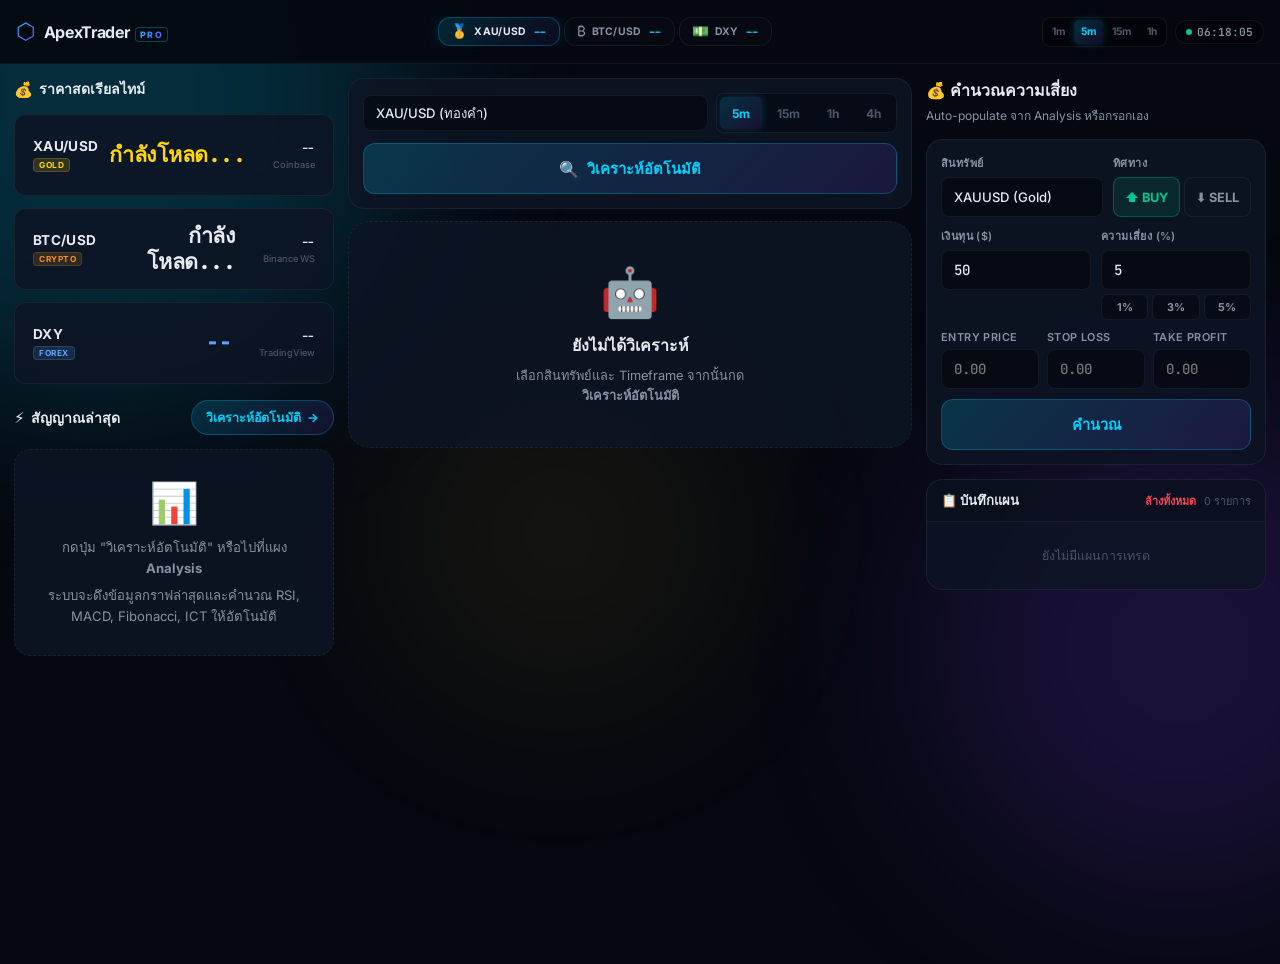
==== index.html @ 5dae93df "Initial commit of ApexTrader Pro v3.4" ====
<!DOCTYPE html>
<html lang="th">
<head>
<meta charset="UTF-8">
<meta name="viewport" content="width=device-width, initial-scale=1.0, maximum-scale=1.0, user-scalable=no">
<title>ApexTrader Pro — ระบบวิเคราะห์การเทรดอัตโนมัติ</title>
<meta name="description" content="ระบบวิเคราะห์การเทรด ICT/RSI/MACD/Fibonacci อัตโนมัติ XAUUSD BTC">
<meta name="theme-color" content="#050810">
<link rel="preconnect" href="https://fonts.googleapis.com">
<link href="https://fonts.googleapis.com/css2?family=Inter:wght@300;400;500;600;700&family=JetBrains+Mono:wght@400;500;600&display=swap" rel="stylesheet">
<link rel="stylesheet" href="css/style.css">
</head>
<body>

<!-- Background Effects -->
<div class="bg-orb orb-1"></div>
<div class="bg-orb orb-2"></div>
<div class="bg-orb orb-3"></div>

<!-- ═══════════════════════════════════════════════════════════
     HEADER
═══════════════════════════════════════════════════════════ -->
<header class="app-header" id="app-header">
  <div class="header-logo">
    <div class="logo-mark">⬡</div>
    <div class="logo-text">
      <span class="logo-name">ApexTrader</span>
      <span class="logo-tag">PRO</span>
    </div>
  </div>

  <!-- Asset Selector -->
  <div class="header-assets" id="header-assets">
    <button class="asset-btn active" data-asset="XAUUSD" id="asset-xau">
      <span class="asset-icon">🥇</span>
      <span class="asset-label">XAU/USD</span>
      <span class="asset-price" id="h-xau-price">--</span>
    </button>
    <button class="asset-btn" data-asset="BTCUSDT" id="asset-btc">
      <span class="asset-icon">₿</span>
      <span class="asset-label">BTC/USD</span>
      <span class="asset-price" id="h-btc-price">--</span>
    </button>
    <button class="asset-btn" data-asset="DXY" id="asset-dxy">
      <span class="asset-icon">💵</span>
      <span class="asset-label">DXY</span>
      <span class="asset-price" id="h-dxy-price">--</span>
    </button>
  </div>

  <!-- TF + Status -->
  <div class="header-right">
    <div class="tf-group" id="global-tf-group">
      <button class="tf-pill" data-tf="1m">1m</button>
      <button class="tf-pill active" data-tf="5m">5m</button>
      <button class="tf-pill" data-tf="15m">15m</button>
      <button class="tf-pill" data-tf="1h">1h</button>
    </div>
    <div class="live-indicator">
      <span class="live-dot"></span>
      <span class="live-time" id="live-clock">--:--</span>
    </div>
  </div>
</header>

<!-- ═══════════════════════════════════════════════════════════
     MAIN CONTENT AREA
═══════════════════════════════════════════════════════════ -->
<main class="app-main" id="app-main">

  <!-- ────────────────────────────────────────────────
       PANEL 1: DASHBOARD
  ──────────────────────────────────────────────── -->
  <section class="panel panel-active" id="panel-dashboard">
    <div class="dashboard-grid">
      
      <!-- ฝั่งซ้าย: ราคาสด เรียงลงมา (Left Column) ชั้นละคู่เงิน -->
      <div class="dashboard-left">
        <div class="section-header">
          <h2 class="section-title">
            <span class="title-icon">💰</span>
            ราคาสดเรียลไทม์
          </h2>
        </div>
        <div class="price-strip vertical-list" id="price-strip">
          <div class="price-chip" id="chip-xau">
            <div class="chip-header">
              <span class="chip-name">XAU/USD</span>
              <span class="chip-badge badge-xau">GOLD</span>
            </div>
            <div class="chip-price text-gold" id="xau-price">กำลังโหลด...</div>
            <div class="chip-footer">
              <span class="chip-change" id="xau-change">--</span>
              <span class="chip-src">Coinbase</span>
            </div>
          </div>
          <div class="price-chip" id="chip-btc">
            <div class="chip-header">
              <span class="chip-name">BTC/USD</span>
              <span class="chip-badge badge-btc">CRYPTO</span>
            </div>
            <div class="chip-price" id="btc-price">กำลังโหลด...</div>
            <div class="chip-footer">
              <span class="chip-change" id="btc-change">--</span>
              <span class="chip-src">Binance WS</span>
            </div>
          </div>
          <div class="price-chip" id="chip-dxy">
            <div class="chip-header">
              <span class="chip-name">DXY</span>
              <span class="chip-badge badge-dxy">FOREX</span>
            </div>
            <div class="chip-price text-blue" id="dxy-price">--</div>
            <div class="chip-footer">
              <span class="chip-change" id="dxy-change">--</span>
              <span class="chip-src">TradingView</span>
            </div>
          </div>
        </div>
      </div>
      
      <!-- ฝั่งขวา: สัญญาณการเทรดล่าสุด (Right Column) -->
      <div class="dashboard-right">
        <div class="section-header">
          <h2 class="section-title">
            <span class="title-icon">⚡</span>
            สัญญาณล่าสุด
          </h2>
          <button class="btn-analyze" id="btn-quick-analyze">
            <span>วิเคราะห์อัตโนมัติ</span>
            <span class="btn-icon">→</span>
          </button>
        </div>

        <div class="signal-cards" id="signal-cards">
          <!-- Filled by analysis.js -->
          <div class="signal-placeholder">
            <div class="signal-placeholder-icon">📊</div>
            <p>กดปุ่ม "วิเคราะห์อัตโนมัติ" หรือไปที่แผง <strong>Analysis</strong></p>
            <p class="hint-text">ระบบจะดึงข้อมูลกราฟล่าสุดและคำนวณ RSI, MACD, Fibonacci, ICT ให้อัตโนมัติ</p>
          </div>
        </div>
      </div>

    </div>
  </section>

  <!-- ────────────────────────────────────────────────
       PANEL 2: AUTO ANALYSIS
  ──────────────────────────────────────────────── -->
  <section class="panel" id="panel-analysis">

    <!-- Analysis Controls -->
    <div class="analysis-controls">
      <div class="control-row">
        <select class="ctrl-select" id="an-asset">
          <option value="BTCUSDT">BTC/USDT</option>
          <option value="XAUUSD" selected>XAU/USD (ทองคำ)</option>
          <option value="DXY">US Dollar Index (DXY)</option>
        </select>
        <div class="ctrl-tf-group" id="an-tf-group">
          <button class="ctrl-tf active" data-tf="5m">5m</button>
          <button class="ctrl-tf" data-tf="15m">15m</button>
          <button class="ctrl-tf" data-tf="1h">1h</button>
          <button class="ctrl-tf" data-tf="4h">4h</button>
        </div>
      </div>
      <button class="btn-run-analysis" id="btn-run-analysis">
        <span class="btn-run-icon">🔍</span>
        <span id="btn-run-text">วิเคราะห์อัตโนมัติ</span>
      </button>
    </div>

    <!-- Analysis Results -->
    <div class="analysis-results" id="analysis-results">
      <div class="analysis-empty">
        <div class="empty-icon">🤖</div>
        <h3>ยังไม่ได้วิเคราะห์</h3>
        <p>เลือกสินทรัพย์และ Timeframe จากนั้นกด<br><strong>วิเคราะห์อัตโนมัติ</strong></p>
      </div>
    </div>
  </section>

  <!-- ────────────────────────────────────────────────
       PANEL 3: CHART
  ──────────────────────────────────────────────── -->
  <section class="panel" id="panel-chart">
    <div class="chart-toolbar">
      <div class="chart-symbol-btns">
        <button class="chart-sym-btn active" data-symbol="FX_IDC:XAUUSD" data-name="XAUUSD">XAUUSD</button>
        <button class="chart-sym-btn" data-symbol="BINANCE:BTCUSDT" data-name="BTC">BTC</button>
        <button class="chart-sym-btn" data-symbol="CAPITALCOM:DXY" data-name="DXY">DXY</button>
      </div>
      <div class="chart-tf-btns" id="chart-tf-group">
        <button class="chart-tf-btn" data-interval="1">1m</button>
        <button class="chart-tf-btn active" data-interval="5">5m</button>
        <button class="chart-tf-btn" data-interval="15">15m</button>
        <button class="chart-tf-btn" data-interval="60">1h</button>
      </div>
    </div>
    <div class="chart-container" id="tv-main-chart">
      <div class="tradingview-widget-container__widget"></div>
    </div>
  </section>

  <!-- ────────────────────────────────────────────────
       PANEL 4: RISK CALCULATOR
  ──────────────────────────────────────────────── -->
  <section class="panel" id="panel-risk">
    <div class="risk-container">

      <div class="risk-header">
        <h2>💰 คำนวณความเสี่ยง</h2>
        <p>Auto-populate จาก Analysis หรือกรอกเอง</p>
      </div>

      <div class="risk-form">
        <div class="risk-row-2">
          <div class="form-group">
            <label>สินทรัพย์</label>
            <select id="r-asset" class="ctrl-select">
              <option value="XAUUSD">XAUUSD (Gold)</option>
              <option value="BTCUSDT">BTCUSDT</option>
              <option value="FOREX">Forex</option>
              <option value="DXY">DXY (US Dollar Index)</option>
            </select>
          </div>
          <div class="form-group">
            <label>ทิศทาง</label>
            <div class="dir-toggle">
              <button class="dir-btn buy active" data-dir="BUY" id="r-buy-btn">⬆ BUY</button>
              <button class="dir-btn sell" data-dir="SELL" id="r-sell-btn">⬇ SELL</button>
            </div>
          </div>
        </div>

        <div class="risk-row-2">
          <div class="form-group">
            <label>เงินทุน ($)</label>
            <input type="number" id="r-balance" value="50" class="form-input">
          </div>
          <div class="form-group">
            <label>ความเสี่ยง (%)</label>
            <div class="risk-pct-group">
              <input type="number" id="r-risk-pct" value="5" step="0.1" min="0.1" max="10" class="form-input">
              <div class="risk-pct-btns">
                <button class="rpct-btn" data-v="1">1%</button>
                <button class="rpct-btn" data-v="3">3%</button>
                <button class="rpct-btn" data-v="5">5%</button>
              </div>
            </div>
          </div>
        </div>

        <div class="risk-row-3">
          <div class="form-group">
            <label>Entry Price</label>
            <input type="number" id="r-entry" step="any" class="form-input" placeholder="0.00">
          </div>
          <div class="form-group">
            <label>Stop Loss</label>
            <input type="number" id="r-sl" step="any" class="form-input" placeholder="0.00">
          </div>
          <div class="form-group">
            <label>Take Profit</label>
            <input type="number" id="r-tp" step="any" class="form-input" placeholder="0.00">
          </div>
        </div>

        <button class="btn-calc-risk" id="btn-calc-risk">คำนวณ</button>
      </div>

      <!-- Results -->
      <div class="risk-results" id="risk-results" style="display:none;">
        <div class="rr-visual" id="rr-visual">
          <div class="rr-zone tp-zone">
            <span class="rr-zone-label">TP</span>
            <span class="rr-zone-price" id="rr-tp-price">--</span>
            <span class="rr-zone-pnl text-green" id="rr-tp-pnl">+$0</span>
          </div>
          <div class="rr-zone entry-zone">
            <span class="rr-zone-label">ENTRY</span>
            <span class="rr-zone-price" id="rr-entry-price">--</span>
          </div>
          <div class="rr-zone sl-zone">
            <span class="rr-zone-label">SL</span>
            <span class="rr-zone-price" id="rr-sl-price">--</span>
            <span class="rr-zone-pnl text-red" id="rr-sl-pnl">-$0</span>
          </div>
        </div>
        <div class="risk-result-grid">
          <div class="result-box">
            <span class="result-label">R:R Ratio</span>
            <span class="result-value highlight" id="r-rr">--</span>
          </div>
          <div class="result-box">
            <span class="result-label">Lot Size</span>
            <span class="result-value text-cyan" id="r-lot">--</span>
          </div>
          <div class="result-box">
            <span class="result-label">เงินเสี่ยง</span>
            <span class="result-value text-red" id="r-risk-usd">--</span>
          </div>
          <div class="result-box">
            <span class="result-label">กำไรเป้าหมาย</span>
            <span class="result-value text-green" id="r-reward-usd">--</span>
          </div>
        </div>
        <button class="btn-save-trade" id="btn-save-trade">บันทึกแผนการเทรด</button>
      </div>

      <!-- Trade Log -->
      <div class="trade-log-section">
        <div class="log-header">
          <h3>📋 บันทึกแผน</h3>
          <div style="display: flex; align-items: center; gap: 8px;">
            <button class="log-clear-btn" id="btn-clear-logs" onclick="Calculator.clearAllLogs()" style="background:none; border:none; color:var(--red); font-size:0.68rem; cursor:pointer; font-weight:700;">ล้างทั้งหมด</button>
            <span class="log-count" id="log-count">0 รายการ</span>
          </div>
        </div>
        <div class="trade-log" id="trade-log">
          <div class="log-empty">ยังไม่มีแผนการเทรด</div>
        </div>
      </div>
    </div>
  </section>



</main>

<!-- ═══════════════════════════════════════════════════════════
     BOTTOM NAVIGATION (Mobile/Tablet)
═══════════════════════════════════════════════════════════ -->
<nav class="bottom-nav" id="bottom-nav">
  <button class="bnav-btn active" data-panel="dashboard" id="bn-dashboard">
    <span class="bnav-icon">🏠</span>
    <span class="bnav-label">หน้าหลัก</span>
  </button>
  <button class="bnav-btn" data-panel="analysis" id="bn-analysis">
    <span class="bnav-icon">🔍</span>
    <span class="bnav-label">วิเคราะห์</span>
  </button>
  <button class="bnav-btn" data-panel="chart" id="bn-chart">
    <span class="bnav-icon">📈</span>
    <span class="bnav-label">กราฟ</span>
  </button>
  <button class="bnav-btn" data-panel="risk" id="bn-risk">
    <span class="bnav-icon">💰</span>
    <span class="bnav-label">ความเสี่ยง</span>
  </button>

</nav>

<!-- Toast -->
<div id="toast-root"></div>

<!-- Scripts -->
<script src="js/indicators.js"></script>
<script src="js/market.js"></script>
<script src="js/analysis.js"></script>
<script src="js/calculator.js"></script>

<script src="js/app.js"></script>

</body>
</html>
---- css/style.css ----
/* ==========================================================================
   ApexTrader Pro — Complete Design System v3.0
   Pure dark theme, glassmorphism, mobile-first
   ========================================================================== */

/* ── Variables ─────────────────────────────────────────────────────────────── */
:root {
  --bg-base:      #050810;
  --bg-surface:   #0a0e1a;
  --bg-card:      rgba(14, 20, 36, 0.85);
  --bg-card-hover:rgba(20, 28, 48, 0.9);
  --bg-glass:     rgba(255,255,255,0.04);

  --cyan:   #00d4ff;
  --purple: #7c3aed;
  --green:  #00c896;
  --red:    #ff4757;
  --gold:   #ffd60a;
  --blue:   #60a5fa;

  --text-1: #e8eaf2;
  --text-2: #8892a4;
  --text-3: #4a5568;

  --border: rgba(255,255,255,0.06);
  --border-active: rgba(0,212,255,0.25);

  --radius-sm: 8px;
  --radius-md: 12px;
  --radius-lg: 16px;
  --radius-xl: 22px;

  --font-body: 'Inter', system-ui, sans-serif;
  --font-mono: 'JetBrains Mono', monospace;

  --ease: cubic-bezier(0.4,0,0.2,1);
  --ease-bounce: cubic-bezier(0.34,1.56,0.64,1);

  --header-h: 60px;
  --bnav-h: 64px;
}

/* ── Reset ──────────────────────────────────────────────────────────────────── */
*, *::before, *::after { box-sizing: border-box; margin: 0; padding: 0; }

html { font-size: 16px; scroll-behavior: smooth; -webkit-tap-highlight-color: transparent; }

body {
  font-family: var(--font-body);
  background: var(--bg-base);
  color: var(--text-1);
  min-height: 100vh;
  overflow-x: hidden;
  -webkit-font-smoothing: antialiased;
}

button { cursor: pointer; font-family: inherit; border: none; outline: none; }
input, select, textarea { font-family: inherit; outline: none; }
a { color: inherit; text-decoration: none; }

/* ── Background Orbs ────────────────────────────────────────────────────────── */
.bg-orb {
  position: fixed;
  border-radius: 50%;
  filter: blur(100px);
  pointer-events: none;
  z-index: 0;
  opacity: 0.18;
}
.orb-1 { width: 600px; height: 600px; background: var(--cyan);   top: -200px; left: -200px; }
.orb-2 { width: 500px; height: 500px; background: var(--purple); bottom: 0;   right: -150px; }
.orb-3 { width: 350px; height: 350px; background: var(--gold);   top: 40%;    left: 30%; opacity: 0.07; }

/* ── Layout ─────────────────────────────────────────────────────────────────── */
.app-header {
  position: fixed;
  top: 0; left: 0; right: 0;
  height: var(--header-h);
  background: rgba(5,8,16,0.92);
  backdrop-filter: blur(20px);
  -webkit-backdrop-filter: blur(20px);
  border-bottom: 1px solid var(--border);
  z-index: 100;
  display: grid;
  grid-template-columns: auto 1fr auto;
  align-items: center;
  gap: 12px;
  padding: 0 16px;
}

.app-main {
  position: relative;
  z-index: 1;
  margin-top: var(--header-h);
  margin-bottom: var(--bnav-h);
  padding: 12px;
  min-height: calc(100vh - var(--header-h) - var(--bnav-h));
}

/* ── Header Logo ─────────────────────────────────────────────────────────────── */
.header-logo {
  display: flex;
  align-items: center;
  gap: 8px;
  flex-shrink: 0;
}

.logo-mark {
  font-size: 1.4rem;
  background: linear-gradient(135deg, var(--cyan), var(--purple));
  -webkit-background-clip: text;
  -webkit-text-fill-color: transparent;
  line-height: 1;
}

.logo-text {
  display: flex;
  align-items: baseline;
  gap: 5px;
}

.logo-name {
  font-size: 1rem;
  font-weight: 700;
  color: var(--text-1);
  letter-spacing: -0.3px;
}

.logo-tag {
  font-size: 0.55rem;
  font-weight: 800;
  background: linear-gradient(135deg, var(--cyan), var(--purple));
  -webkit-background-clip: text;
  -webkit-text-fill-color: transparent;
  letter-spacing: 1.5px;
  padding: 1px 4px;
  border: 1px solid rgba(0,212,255,0.3);
  border-radius: 4px;
}

/* ── Header Assets ───────────────────────────────────────────────────────────── */
.header-assets {
  display: flex;
  gap: 4px;
  justify-content: center;
  overflow-x: auto;
  scrollbar-width: none;
}
.header-assets::-webkit-scrollbar { display: none; }

.asset-btn {
  display: flex;
  flex-direction: row;
  align-items: center;
  gap: 6px;
  padding: 6px 12px;
  border-radius: var(--radius-md);
  background: rgba(255,255,255,0.01);
  border: 1px solid var(--border);
  color: var(--text-2);
  transition: all 0.25s var(--ease);
  min-width: 80px;
  white-space: nowrap;
}

.asset-btn:hover { background: var(--bg-glass); color: var(--text-1); border-color: var(--border-active); }

.asset-btn.active {
  background: linear-gradient(135deg, rgba(0,212,255,0.15), rgba(124,58,237,0.08));
  border-color: var(--border-active);
  color: var(--text-1);
  box-shadow: 0 0 16px rgba(0,212,255,0.15);
}

.asset-icon { font-size: 0.85rem; line-height: 1; }
.asset-label { font-size: 0.65rem; font-weight: 700; letter-spacing: 0.3px; color: var(--text-2); }
.asset-price { font-size: 0.72rem; font-weight: 700; font-family: var(--font-mono); color: var(--cyan); }
.asset-btn.active .asset-label { color: var(--text-1); }

/* ── Header Right ────────────────────────────────────────────────────────────── */
.header-right {
  display: flex;
  align-items: center;
  gap: 8px;
  flex-shrink: 0;
}

.tf-group {
  display: flex;
  gap: 2px;
  background: rgba(0,0,0,0.3);
  border: 1px solid var(--border);
  border-radius: var(--radius-sm);
  padding: 2px;
}

.tf-pill {
  padding: 3px 7px;
  border-radius: 5px;
  background: transparent;
  color: var(--text-3);
  font-size: 0.65rem;
  font-weight: 700;
  transition: all 0.2s var(--ease);
  min-height: 24px;
}

.tf-pill:hover { color: var(--text-1); background: var(--bg-glass); }
.tf-pill.active {
  background: linear-gradient(135deg, rgba(0,212,255,0.2), rgba(124,58,237,0.15));
  color: var(--cyan);
  box-shadow: 0 0 8px rgba(0,212,255,0.2);
}

.live-indicator {
  display: flex;
  align-items: center;
  gap: 5px;
  background: rgba(0,0,0,0.3);
  border: 1px solid var(--border);
  border-radius: 20px;
  padding: 4px 10px;
}

.live-dot {
  width: 6px;
  height: 6px;
  border-radius: 50%;
  background: var(--green);
  animation: pulse-dot 1.5s ease-in-out infinite;
  flex-shrink: 0;
}
@keyframes pulse-dot {
  0%, 100% { opacity: 1; box-shadow: 0 0 0 0 rgba(0,200,150,0.4); }
  50%       { opacity: 0.7; box-shadow: 0 0 0 4px rgba(0,200,150,0); }
}

.live-time {
  font-size: 0.7rem;
  font-weight: 600;
  font-family: var(--font-mono);
  color: var(--text-2);
  white-space: nowrap;
}

/* ── Panels ──────────────────────────────────────────────────────────────────── */
.panel {
  display: none;
  flex-direction: column;
  gap: 12px;
  animation: panelIn 0.2s var(--ease);
}
.panel.panel-active { display: flex; }
@keyframes panelIn { from { opacity:0; transform:translateY(6px); } to { opacity:1; transform:translateY(0); } }

/* ── Dashboard Layout (Flex Column) ──────────────────────────────────────────── */
.dashboard-grid {
  display: flex;
  flex-direction: column;
  gap: 16px;
}

.dashboard-left {
  display: flex;
  flex-direction: column;
  gap: 14px;
}

.dashboard-right {
  display: flex;
  flex-direction: column;
  gap: 14px;
}

/* ── Price Chips (Dashboard) ────────────────────────────────────────────────── */
.price-strip {
  display: grid;
  grid-template-columns: repeat(3, 1fr);
  gap: 12px;
}

/* รายการแนวตั้ง ชั้นละคู่เงิน (Vertical List Layout) */
.price-strip.vertical-list {
  display: flex;
  flex-direction: column;
  gap: 12px;
}

.price-chip {
  background: var(--bg-card);
  border: 1px solid var(--border);
  border-radius: var(--radius-md);
  padding: 12px;
  display: flex;
  flex-direction: column;
  gap: 4px;
  backdrop-filter: blur(10px);
  -webkit-backdrop-filter: blur(10px);
  transition: all 0.25s var(--ease);
}
.price-chip:hover { 
  border-color: var(--border-active);
  transform: translateY(-2px);
  box-shadow: 0 6px 20px rgba(0, 212, 255, 0.08);
}

/* การจัดระเบียบแถวยาวแบบพรีเมียมในรูปแบบแนวตั้ง */
.price-strip.vertical-list .price-chip {
  flex-direction: row;
  align-items: center;
  justify-content: space-between;
  padding: 14px 18px;
  min-height: 82px;
}

.price-strip.vertical-list .chip-header {
  flex-direction: column;
  align-items: flex-start;
  gap: 4px;
  flex-shrink: 0;
}

.price-strip.vertical-list .chip-name {
  font-size: 0.85rem;
  font-weight: 700;
  color: var(--text-1);
}

.price-strip.vertical-list .chip-price {
  font-size: 1.35rem;
  font-weight: 800;
  margin: 0;
  text-align: right;
  flex-grow: 1;
  padding-right: 24px;
}

.price-strip.vertical-list .chip-footer {
  flex-direction: column;
  align-items: flex-end;
  gap: 4px;
  flex-shrink: 0;
}

.chip-header {
  display: flex;
  align-items: center;
  justify-content: space-between;
}

.chip-name {
  font-size: 0.7rem;
  font-weight: 600;
  color: var(--text-2);
  letter-spacing: 0.3px;
}

.chip-badge {
  font-size: 0.52rem;
  font-weight: 700;
  padding: 1px 5px;
  border-radius: 4px;
  letter-spacing: 0.5px;
}
.badge-xau { background: rgba(255,214,10,0.15); color: var(--gold); border: 1px solid rgba(255,214,10,0.2); }
.badge-btc { background: rgba(247,147,26,0.15); color: #f7931a; border: 1px solid rgba(247,147,26,0.2); }
.badge-dxy { background: rgba(96,165,250,0.15); color: var(--blue); border: 1px solid rgba(96,165,250,0.2); }

.chip-price {
  font-size: 1rem;
  font-weight: 800;
  font-family: var(--font-mono);
  color: var(--text-1);
  line-height: 1.2;
  letter-spacing: -0.5px;
}
.text-gold { color: var(--gold) !important; }
.text-blue { color: var(--blue) !important; }
.text-cyan { color: var(--cyan) !important; }
.text-green { color: var(--green) !important; }
.text-red   { color: var(--red)   !important; }

.chip-footer {
  display: flex;
  align-items: center;
  justify-content: space-between;
}

.chip-change {
  font-size: 0.7rem;
  font-weight: 700;
  font-family: var(--font-mono);
}
.chip-change.up   { color: var(--green); }
.chip-change.down { color: var(--red); }

.chip-src {
  font-size: 0.58rem;
  color: var(--text-3);
  font-weight: 500;
}

/* ── Flash animations ─────────────────────────────────────────────────────────── */
@keyframes flash-green { 0%,100% { color: inherit; } 30% { color: var(--green); text-shadow: 0 0 12px var(--green); } }
@keyframes flash-red   { 0%,100% { color: inherit; } 30% { color: var(--red);   text-shadow: 0 0 12px var(--red); } }
.flash-up   { animation: flash-green 0.5s ease; }
.flash-down { animation: flash-red   0.5s ease; }

/* ── Section Header ──────────────────────────────────────────────────────────── */
.section-header {
  display: flex;
  align-items: center;
  justify-content: space-between;
  gap: 8px;
}

.section-title {
  font-size: 0.88rem;
  font-weight: 700;
  color: var(--text-1);
  display: flex;
  align-items: center;
  gap: 6px;
}
.title-icon { font-size: 0.95rem; }

.btn-analyze {
  display: flex;
  align-items: center;
  gap: 6px;
  padding: 7px 14px;
  background: linear-gradient(135deg, rgba(0,212,255,0.15), rgba(124,58,237,0.12));
  border: 1px solid var(--border-active);
  border-radius: 20px;
  color: var(--cyan);
  font-size: 0.78rem;
  font-weight: 700;
  transition: all 0.2s var(--ease);
  white-space: nowrap;
}
.btn-analyze:hover {
  background: linear-gradient(135deg, rgba(0,212,255,0.25), rgba(124,58,237,0.18));
  box-shadow: 0 0 16px rgba(0,212,255,0.2);
}

/* ── Signal Cards (Dashboard) ────────────────────────────────────────────────── */
.signal-cards {
  display: flex;
  flex-direction: column;
  gap: 8px;
}

.signal-placeholder {
  text-align: center;
  padding: 28px 20px;
  background: var(--bg-card);
  border: 1px dashed var(--border);
  border-radius: var(--radius-lg);
}
.signal-placeholder-icon { font-size: 2.5rem; margin-bottom: 10px; }
.signal-placeholder p { font-size: 0.82rem; color: var(--text-2); line-height: 1.6; }
.hint-text { font-size: 0.72rem; color: var(--text-3); margin-top: 6px; }

.signal-row {
  display: grid;
  grid-template-columns: repeat(3, 1fr);
  gap: 8px;
}

.signal-card {
  background: var(--bg-card);
  border: 1px solid var(--border);
  border-radius: var(--radius-md);
  padding: 12px;
  display: flex;
  flex-direction: column;
  gap: 4px;
  transition: all 0.2s var(--ease);
}
.signal-card.bullish { border-color: rgba(0,200,150,0.25); background: rgba(0,200,150,0.05); }
.signal-card.bearish { border-color: rgba(255,71,87,0.25);  background: rgba(255,71,87,0.05); }
.signal-card.neutral { border-color: rgba(96,165,250,0.2);  background: rgba(96,165,250,0.04); }

.signal-label { font-size: 0.62rem; font-weight: 600; color: var(--text-3); text-transform: uppercase; letter-spacing: 0.5px; }
.signal-value { font-size: 1.05rem; font-weight: 800; font-family: var(--font-mono); }
.signal-desc  { font-size: 0.65rem; color: var(--text-2); }

/* Trade Plan Card (in dashboard) */
.trade-plan-card {
  background: var(--bg-card);
  border-radius: var(--radius-lg);
  overflow: hidden;
}

.plan-banner {
  padding: 10px 14px;
  display: flex;
  align-items: center;
  justify-content: space-between;
  flex-wrap: wrap;
  gap: 6px;
}
.plan-banner.buy  { background: rgba(0,200,150,0.1);  border-left: 3px solid var(--green); }
.plan-banner.sell { background: rgba(255,71,87,0.1);   border-left: 3px solid var(--red); }

.plan-dir {
  font-size: 1.1rem;
  font-weight: 800;
  display: flex;
  align-items: center;
  gap: 6px;
}
.plan-dir.buy  { color: var(--green); }
.plan-dir.sell { color: var(--red); }

.plan-rr-badge {
  font-size: 0.7rem;
  font-weight: 700;
  padding: 3px 10px;
  border-radius: 20px;
  background: rgba(255,255,255,0.07);
  border: 1px solid var(--border);
}
.plan-asset-tf {
  display: flex;
  gap: 6px;
  font-size: 0.65rem;
  color: var(--text-2);
  font-weight: 600;
}

.plan-prices {
  display: grid;
  grid-template-columns: 1fr 1fr 1fr;
  gap: 1px;
  background: var(--border);
  border-top: 1px solid var(--border);
}

.plan-price-cell {
  background: var(--bg-card);
  padding: 10px 8px;
  text-align: center;
}
.plan-price-lbl { font-size: 0.58rem; font-weight: 600; color: var(--text-3); text-transform: uppercase; display: block; }
.plan-price-val { font-size: 0.88rem; font-weight: 800; font-family: var(--font-mono); display: block; margin: 3px 0; }
.plan-price-val.tp    { color: var(--green); }
.plan-price-val.entry { color: var(--cyan); }
.plan-price-val.sl    { color: var(--red); }
.plan-price-pnl { font-size: 0.65rem; font-weight: 600; display: block; }
.pnl-pos { color: rgba(0,200,150,0.7); }
.pnl-neg { color: rgba(255,71,87,0.7); }

.plan-lot-row {
  display: grid;
  grid-template-columns: 1fr 1fr;
  gap: 1px;
  background: var(--border);
  border-top: 1px solid var(--border);
}

.plan-lot-cell {
  background: var(--bg-card);
  padding: 8px 12px;
  display: flex;
  flex-direction: column;
  gap: 2px;
}
.plan-lot-label { font-size: 0.6rem; color: var(--text-3); font-weight: 500; }
.plan-lot-value { font-size: 0.85rem; font-weight: 700; font-family: var(--font-mono); color: var(--text-1); }

.plan-actions {
  display: grid;
  grid-template-columns: 1fr 1fr;
  gap: 8px;
  padding: 10px;
  background: rgba(0,0,0,0.2);
}

.plan-btn-use {
  padding: 10px;
  border-radius: var(--radius-sm);
  background: linear-gradient(135deg, rgba(0,212,255,0.15), rgba(124,58,237,0.12));
  border: 1px solid var(--border-active);
  color: var(--cyan);
  font-size: 0.78rem;
  font-weight: 700;
  transition: all 0.2s;
  min-height: 40px;
}
.plan-btn-use:hover { background: linear-gradient(135deg, rgba(0,212,255,0.25), rgba(124,58,237,0.2)); box-shadow: 0 0 12px rgba(0,212,255,0.2); }

.plan-btn-save {
  padding: 10px;
  border-radius: var(--radius-sm);
  background: rgba(0,200,150,0.08);
  border: 1px solid rgba(0,200,150,0.25);
  color: var(--green);
  font-size: 0.78rem;
  font-weight: 700;
  transition: all 0.2s;
  min-height: 40px;
}
.plan-btn-save:hover { background: rgba(0,200,150,0.15); box-shadow: 0 0 12px rgba(0,200,150,0.15); }

/* ── TV Widget Box ────────────────────────────────────────────────────────────── */
.tv-widget-box {
  background: var(--bg-card);
  border: 1px solid var(--border);
  border-radius: var(--radius-md);
  height: 220px;
  overflow: hidden;
}

/* ═══════════════════ ANALYSIS PANEL ═══════════════════ */
.analysis-controls {
  background: var(--bg-card);
  border: 1px solid var(--border);
  border-radius: var(--radius-lg);
  padding: 14px;
  display: flex;
  flex-direction: column;
  gap: 10px;
  backdrop-filter: blur(10px);
}

.control-row {
  display: flex;
  gap: 8px;
  align-items: center;
  flex-wrap: wrap;
}

.ctrl-select {
  flex: 1;
  min-width: 140px;
  background: rgba(0,0,0,0.4);
  border: 1px solid var(--border);
  border-radius: var(--radius-sm);
  color: var(--text-1);
  padding: 9px 12px;
  font-size: 0.82rem;
  font-weight: 500;
  appearance: none;
  -webkit-appearance: none;
  cursor: pointer;
  transition: border-color 0.2s;
}
.ctrl-select:focus { border-color: var(--border-active); }

.ctrl-tf-group {
  display: flex;
  gap: 3px;
  background: rgba(0,0,0,0.3);
  border: 1px solid var(--border);
  border-radius: var(--radius-sm);
  padding: 3px;
}

.ctrl-tf {
  padding: 6px 12px;
  border-radius: 5px;
  background: transparent;
  color: var(--text-3);
  font-size: 0.75rem;
  font-weight: 700;
  transition: all 0.2s var(--ease);
  min-height: 32px;
}
.ctrl-tf:hover { color: var(--text-1); background: var(--bg-glass); }
.ctrl-tf.active {
  background: linear-gradient(135deg, rgba(0,212,255,0.18), rgba(124,58,237,0.14));
  color: var(--cyan);
  box-shadow: 0 0 8px rgba(0,212,255,0.18);
}

.btn-run-analysis {
  display: flex;
  align-items: center;
  justify-content: center;
  gap: 8px;
  width: 100%;
  padding: 13px;
  background: linear-gradient(135deg, rgba(0,212,255,0.18), rgba(124,58,237,0.14));
  border: 1px solid var(--border-active);
  border-radius: var(--radius-md);
  color: var(--cyan);
  font-size: 0.92rem;
  font-weight: 700;
  transition: all 0.25s var(--ease-bounce);
  min-height: 48px;
}
.btn-run-analysis:hover {
  background: linear-gradient(135deg, rgba(0,212,255,0.28), rgba(124,58,237,0.22));
  box-shadow: 0 0 24px rgba(0,212,255,0.2), 0 4px 12px rgba(0,0,0,0.3);
  transform: translateY(-1px);
}
.btn-run-analysis:active { transform: translateY(0); }
.btn-run-analysis.loading { opacity: 0.7; pointer-events: none; }
.btn-run-icon { font-size: 1rem; }

/* Analysis Results */
.analysis-results {
  display: flex;
  flex-direction: column;
  gap: 10px;
}

.analysis-empty {
  text-align: center;
  padding: 40px 20px;
  background: var(--bg-card);
  border: 1px dashed var(--border);
  border-radius: var(--radius-xl);
}
.empty-icon { font-size: 3rem; margin-bottom: 12px; }
.analysis-empty h3 { font-size: 1rem; margin-bottom: 8px; color: var(--text-1); }
.analysis-empty p { font-size: 0.8rem; color: var(--text-2); line-height: 1.6; }

/* Indicator Group */
.indicator-group {
  background: var(--bg-card);
  border: 1px solid var(--border);
  border-radius: var(--radius-lg);
  overflow: hidden;
}

.ind-group-header {
  padding: 10px 14px;
  border-bottom: 1px solid var(--border);
  font-size: 0.8rem;
  font-weight: 700;
  color: var(--text-2);
  display: flex;
  align-items: center;
  gap: 6px;
  background: rgba(0,0,0,0.15);
}

.ind-grid {
  display: grid;
  grid-template-columns: 1fr 1fr;
  gap: 1px;
  background: var(--border);
}

.ind-cell {
  background: var(--bg-card);
  padding: 12px 14px;
  display: flex;
  flex-direction: column;
  gap: 4px;
}
.ind-cell.full { grid-column: 1 / -1; }

.ind-label { font-size: 0.62rem; font-weight: 600; color: var(--text-3); text-transform: uppercase; letter-spacing: 0.5px; }
.ind-value { font-size: 1rem; font-weight: 800; font-family: var(--font-mono); color: var(--text-1); }
.ind-value.bull { color: var(--green); }
.ind-value.bear { color: var(--red); }
.ind-value.neut { color: var(--blue); }
.ind-sub   { font-size: 0.65rem; color: var(--text-2); }

/* RSI Meter */
.rsi-meter {
  margin-top: 6px;
  height: 6px;
  background: rgba(255,255,255,0.06);
  border-radius: 3px;
  position: relative;
  overflow: visible;
}
.rsi-fill {
  height: 100%;
  border-radius: 3px;
  transition: width 0.8s var(--ease-bounce);
  box-shadow: 0 0 6px currentColor;
}
.rsi-mark {
  position: absolute;
  top: -14px;
  transform: translateX(-50%);
  font-size: 0.55rem;
  color: var(--text-3);
  font-weight: 600;
}

/* MACD Bars */
.macd-bars {
  display: flex;
  align-items: flex-end;
  gap: 2px;
  height: 40px;
  margin-top: 6px;
}
.macd-bar {
  flex: 1;
  border-radius: 2px 2px 0 0;
  transition: height 0.3s ease;
}
.macd-bar.pos { background: rgba(0,200,150,0.6); }
.macd-bar.neg { background: rgba(255,71,87,0.6); border-radius: 0 0 2px 2px; transform-origin: top; }

/* Fibonacci Levels */
.fibo-levels {
  display: flex;
  flex-direction: column;
  gap: 4px;
  padding: 10px 14px;
}

.fibo-row {
  display: flex;
  align-items: center;
  gap: 8px;
}
.fibo-pct {
  font-size: 0.62rem;
  font-weight: 600;
  color: var(--text-3);
  width: 40px;
  flex-shrink: 0;
}
.fibo-pct.ote { color: var(--gold); font-weight: 800; }
.fibo-track {
  flex: 1;
  height: 4px;
  background: rgba(255,255,255,0.06);
  border-radius: 2px;
  overflow: hidden;
  min-width: 0;
}
.fibo-bar {
  height: 100%;
  background: linear-gradient(90deg, var(--cyan), var(--purple));
  border-radius: 2px;
  transition: width 0.6s var(--ease-bounce);
}
.fibo-row.ote-row .fibo-bar { background: linear-gradient(90deg, var(--gold), #ff9a00); }
.fibo-price {
  font-size: 0.68rem;
  font-weight: 700;
  font-family: var(--font-mono);
  color: var(--text-1);
  width: 85px;
  text-align: right;
  flex-shrink: 0;
}

/* Support / Resistance */
.sr-levels {
  padding: 10px 14px;
  display: flex;
  flex-direction: column;
  gap: 4px;
}

.sr-row {
  display: flex;
  align-items: center;
  justify-content: space-between;
  padding: 6px 10px;
  border-radius: var(--radius-sm);
  border: 1px solid transparent;
}
.sr-row.resistance { background: rgba(255,71,87,0.05);  border-color: rgba(255,71,87,0.12); }
.sr-row.support    { background: rgba(0,200,150,0.05);  border-color: rgba(0,200,150,0.12); }
.sr-row.pivot      { background: rgba(96,165,250,0.05); border-color: rgba(96,165,250,0.15); }

.sr-label { font-size: 0.65rem; font-weight: 600; color: var(--text-2); }
.sr-price { font-size: 0.85rem; font-weight: 800; font-family: var(--font-mono); }
.sr-row.resistance .sr-price { color: var(--red); }
.sr-row.support    .sr-price { color: var(--green); }
.sr-row.pivot      .sr-price { color: var(--blue); }

/* ICT / Order Block */
.ict-info {
  padding: 10px 14px;
  display: flex;
  flex-direction: column;
  gap: 6px;
}
.ict-item {
  display: flex;
  align-items: center;
  justify-content: space-between;
  padding: 7px 10px;
  border-radius: var(--radius-sm);
  background: rgba(255,255,255,0.02);
  border: 1px solid var(--border);
}
.ict-item-label { font-size: 0.65rem; color: var(--text-2); font-weight: 600; }
.ict-item-value { font-size: 0.8rem; font-weight: 700; font-family: var(--font-mono); color: var(--cyan); }
.ict-item-badge {
  font-size: 0.58rem;
  padding: 2px 6px;
  border-radius: 4px;
  font-weight: 700;
}
.badge-buy  { background: rgba(0,200,150,0.15); color: var(--green); }
.badge-sell { background: rgba(255,71,87,0.15);  color: var(--red); }
.badge-neutral { background: rgba(96,165,250,0.1); color: var(--blue); }

/* Signal Score */
.signal-score-box {
  padding: 14px;
  text-align: center;
  border-top: 1px solid var(--border);
  background: rgba(0,0,0,0.15);
}
.score-label { font-size: 0.68rem; font-weight: 600; color: var(--text-3); text-transform: uppercase; letter-spacing: 0.5px; }
.score-value {
  font-size: 2rem;
  font-weight: 900;
  font-family: var(--font-mono);
  line-height: 1.1;
  margin: 4px 0;
}
.score-value.bull { color: var(--green); text-shadow: 0 0 20px rgba(0,200,150,0.4); }
.score-value.bear { color: var(--red);   text-shadow: 0 0 20px rgba(255,71,87,0.4); }
.score-value.neut { color: var(--blue);  text-shadow: 0 0 20px rgba(96,165,250,0.4); }
.score-desc { font-size: 0.75rem; color: var(--text-2); }

/* ── Win Probability & DXY Confluence Glassmorphism ─────────────────────── */
.prob-forecast-box {
  margin: 12px;
  padding: 16px;
  background: linear-gradient(135deg, rgba(255,255,255,0.03), rgba(255,255,255,0.01));
  border: 1px solid var(--border);
  border-radius: var(--radius-md);
  display: flex;
  flex-direction: column;
  gap: 10px;
  box-shadow: inset 0 1px 1px rgba(255,255,255,0.03);
  backdrop-filter: blur(10px);
}
.prob-header {
  display: flex;
  justify-content: space-between;
  align-items: center;
}
.prob-title {
  font-size: 0.72rem;
  font-weight: 700;
  color: var(--text-2);
  display: flex;
  align-items: center;
  gap: 6px;
}
.prob-value {
  font-family: var(--font-mono);
  font-size: 1.1rem;
  font-weight: 800;
}
.prob-bar-container {
  width: 100%;
  height: 6px;
  background: rgba(0,0,0,0.35);
  border-radius: 10px;
  overflow: hidden;
  border: 1px solid rgba(255,255,255,0.01);
}
.prob-bar-fill {
  height: 100%;
  border-radius: 10px;
  transition: width 1s var(--ease);
}
.dxy-correl-section {
  font-size: 0.7rem;
  color: var(--cyan);
  display: flex;
  flex-direction: column;
  gap: 4px;
  margin-top: 4px;
  padding-top: 10px;
  border-top: 1px dashed var(--border);
}
.dxy-correl-title {
  font-weight: 700;
  color: var(--cyan);
  display: flex;
  align-items: center;
  gap: 4px;
}
.dxy-correl-desc {
  font-weight: 500;
  color: var(--text-1);
  line-height: 1.4;
}

/* ═══════════════════ CHART PANEL ═══════════════════ */
.chart-toolbar {
  display: flex;
  align-items: center;
  justify-content: space-between;
  gap: 8px;
  flex-wrap: wrap;
}

.chart-symbol-btns, .chart-tf-btns {
  display: flex;
  gap: 3px;
  background: rgba(0,0,0,0.3);
  border: 1px solid var(--border);
  border-radius: var(--radius-sm);
  padding: 3px;
}

.chart-sym-btn, .chart-tf-btn {
  padding: 5px 12px;
  border-radius: 5px;
  background: transparent;
  color: var(--text-3);
  font-size: 0.75rem;
  font-weight: 700;
  transition: all 0.2s var(--ease);
  min-height: 30px;
}
.chart-sym-btn:hover, .chart-tf-btn:hover { color: var(--text-1); background: var(--bg-glass); }
.chart-sym-btn.active, .chart-tf-btn.active {
  background: linear-gradient(135deg, rgba(0,212,255,0.18), rgba(124,58,237,0.14));
  color: var(--cyan);
}

.chart-container {
  background: var(--bg-card);
  border: 1px solid var(--border);
  border-radius: var(--radius-lg);
  overflow: hidden;
  height: calc(100svh - var(--header-h) - var(--bnav-h) - 80px);
  min-height: 400px;
}

/* ═══════════════════ RISK PANEL ═══════════════════ */
.risk-container {
  display: flex;
  flex-direction: column;
  gap: 14px;
}

.risk-header h2 { font-size: 1rem; font-weight: 700; margin-bottom: 3px; }
.risk-header p  { font-size: 0.75rem; color: var(--text-2); }

.risk-form {
  background: var(--bg-card);
  border: 1px solid var(--border);
  border-radius: var(--radius-lg);
  padding: 14px;
  display: flex;
  flex-direction: column;
  gap: 10px;
}

.risk-row-2 { display: grid; grid-template-columns: 1fr 1fr; gap: 10px; }
.risk-row-3 { display: grid; grid-template-columns: 1fr 1fr 1fr; gap: 8px; }

.form-group { display: flex; flex-direction: column; gap: 5px; }
.form-group label { font-size: 0.68rem; font-weight: 600; color: var(--text-2); text-transform: uppercase; letter-spacing: 0.4px; }

.form-input {
  background: rgba(0,0,0,0.4);
  border: 1px solid var(--border);
  border-radius: var(--radius-sm);
  color: var(--text-1);
  padding: 10px 12px;
  font-size: 0.88rem;
  font-weight: 500;
  font-family: var(--font-mono);
  width: 100%;
  transition: border-color 0.2s;
}
.form-input:focus { border-color: var(--border-active); }

.dir-toggle { display: flex; gap: 4px; }
.dir-btn {
  flex: 1;
  padding: 9px;
  border-radius: var(--radius-sm);
  font-size: 0.8rem;
  font-weight: 700;
  border: 1px solid var(--border);
  background: transparent;
  color: var(--text-2);
  transition: all 0.2s;
  min-height: 40px;
}
.dir-btn.buy.active  { background: rgba(0,200,150,0.12); border-color: rgba(0,200,150,0.3); color: var(--green); }
.dir-btn.sell.active { background: rgba(255,71,87,0.12);  border-color: rgba(255,71,87,0.3);  color: var(--red); }

.risk-pct-group { display: flex; flex-direction: column; gap: 4px; }
.risk-pct-btns { display: flex; gap: 4px; }
.rpct-btn {
  flex: 1; padding: 5px 2px;
  background: rgba(0,0,0,0.3); border: 1px solid var(--border); border-radius: 6px;
  color: var(--text-2); font-size: 0.68rem; font-weight: 700; transition: all 0.2s;
}
.rpct-btn:hover { border-color: var(--border-active); color: var(--cyan); }

.btn-calc-risk {
  width: 100%; padding: 13px;
  background: linear-gradient(135deg, rgba(0,212,255,0.18), rgba(124,58,237,0.14));
  border: 1px solid var(--border-active);
  border-radius: var(--radius-md);
  color: var(--cyan); font-size: 0.9rem; font-weight: 700;
  transition: all 0.2s var(--ease-bounce);
  min-height: 48px;
}
.btn-calc-risk:hover {
  background: linear-gradient(135deg, rgba(0,212,255,0.28), rgba(124,58,237,0.22));
  box-shadow: 0 0 20px rgba(0,212,255,0.2);
  transform: translateY(-1px);
}

/* Risk Results */
.risk-results {
  background: var(--bg-card);
  border: 1px solid var(--border);
  border-radius: var(--radius-lg);
  overflow: hidden;
}

.rr-visual {
  display: flex;
  flex-direction: column;
  gap: 1px;
  background: var(--border);
  border-bottom: 1px solid var(--border);
}

.rr-zone {
  display: flex;
  align-items: center;
  justify-content: space-between;
  padding: 10px 14px;
  background: var(--bg-card);
}
.rr-zone.tp-zone    { background: rgba(0,200,150,0.06); }
.rr-zone.entry-zone { background: rgba(0,212,255,0.04); }
.rr-zone.sl-zone    { background: rgba(255,71,87,0.06); }

.rr-zone-label { font-size: 0.65rem; font-weight: 800; color: var(--text-3); width: 40px; }
.rr-zone-price { font-size: 0.92rem; font-weight: 800; font-family: var(--font-mono); color: var(--text-1); }
.rr-zone-pnl   { font-size: 0.78rem; font-weight: 700; font-family: var(--font-mono); width: 60px; text-align: right; }

.risk-result-grid {
  display: grid;
  grid-template-columns: 1fr 1fr;
  gap: 1px;
  background: var(--border);
}
.result-box {
  background: var(--bg-card);
  padding: 12px 14px;
  display: flex; flex-direction: column; gap: 3px;
}
.result-label { font-size: 0.62rem; font-weight: 600; color: var(--text-3); text-transform: uppercase; letter-spacing: 0.4px; }
.result-value { font-size: 1.05rem; font-weight: 800; font-family: var(--font-mono); }
.result-value.highlight { color: var(--cyan); }

.btn-save-trade {
  width: 100%; padding: 12px;
  background: rgba(0,200,150,0.08); border: 1px solid rgba(0,200,150,0.2);
  border-radius: 0 0 var(--radius-lg) var(--radius-lg);
  color: var(--green); font-size: 0.82rem; font-weight: 700;
  transition: all 0.2s;
  min-height: 44px;
}
.btn-save-trade:hover { background: rgba(0,200,150,0.15); }

/* Trade Log */
.trade-log-section {
  background: var(--bg-card);
  border: 1px solid var(--border);
  border-radius: var(--radius-lg);
  overflow: hidden;
}
.log-header {
  padding: 10px 14px;
  border-bottom: 1px solid var(--border);
  display: flex; align-items: center; justify-content: space-between;
  background: rgba(0,0,0,0.15);
}
.log-header h3 { font-size: 0.82rem; font-weight: 700; }
.log-count { font-size: 0.68rem; color: var(--text-3); }
.trade-log { max-height: 300px; overflow-y: auto; }
.log-empty { padding: 24px; text-align: center; font-size: 0.78rem; color: var(--text-3); }

.log-item {
  padding: 10px 14px;
  border-bottom: 1px solid var(--border);
  display: flex; align-items: flex-start; justify-content: space-between; gap: 8px;
}
.log-item:last-child { border-bottom: none; }
.log-dir { font-size: 0.7rem; font-weight: 800; padding: 2px 8px; border-radius: 4px; flex-shrink: 0; }
.log-dir.buy  { background: rgba(0,200,150,0.15); color: var(--green); }
.log-dir.sell { background: rgba(255,71,87,0.15);  color: var(--red); }
.log-info { flex: 1; }
.log-asset { font-size: 0.75rem; font-weight: 700; color: var(--text-1); }
.log-prices { font-size: 0.65rem; color: var(--text-2); font-family: var(--font-mono); margin-top: 2px; }
.log-date { font-size: 0.6rem; color: var(--text-3); }
.log-delete { background: none; border: none; color: var(--text-3); font-size: 1rem; cursor: pointer; padding: 2px 4px; }
.log-delete:hover { color: var(--red); }

/* ═══════════════════ BOTTOM NAV ═══════════════════ */
.bottom-nav {
  position: fixed;
  bottom: 0; left: 0; right: 0;
  height: var(--bnav-h);
  background: rgba(5,8,16,0.97);
  backdrop-filter: blur(24px);
  -webkit-backdrop-filter: blur(24px);
  border-top: 1px solid var(--border);
  z-index: 100;
  display: flex;
  align-items: stretch;
  padding: 0 4px;
  padding-bottom: env(safe-area-inset-bottom);
}

.bnav-btn {
  flex: 1;
  display: flex;
  flex-direction: column;
  align-items: center;
  justify-content: center;
  gap: 2px;
  background: transparent;
  border: none;
  color: var(--text-3);
  transition: all 0.2s var(--ease);
  border-radius: var(--radius-sm);
  padding: 6px 2px;
  position: relative;
  min-height: 52px;
}

.bnav-btn:hover { color: var(--text-2); background: var(--bg-glass); }

.bnav-btn.active {
  color: var(--cyan);
}

.bnav-btn.active::after {
  content: '';
  position: absolute;
  bottom: 0; left: 50%;
  transform: translateX(-50%);
  width: 24px; height: 2px;
  background: var(--cyan);
  border-radius: 2px 2px 0 0;
  box-shadow: 0 0 8px var(--cyan);
}

.bnav-icon { font-size: 1.15rem; line-height: 1; }
.bnav-label { font-size: 0.55rem; font-weight: 600; white-space: nowrap; letter-spacing: 0.3px; }

/* ═══════════════════ TOAST ═══════════════════ */
#toast-root {
  position: fixed; bottom: calc(var(--bnav-h) + 10px); left: 50%; transform: translateX(-50%);
  z-index: 500; display: flex; flex-direction: column; align-items: center; gap: 6px;
  pointer-events: none;
}
.toast {
  background: rgba(10,14,26,0.97); border: 1px solid var(--border);
  border-radius: 20px; padding: 9px 18px;
  font-size: 0.8rem; font-weight: 600; color: var(--text-1);
  backdrop-filter: blur(20px); box-shadow: 0 8px 24px rgba(0,0,0,0.5);
  transform: translateY(20px); opacity: 0;
  transition: transform 0.3s var(--ease-bounce), opacity 0.25s ease;
  white-space: nowrap;
}
.toast.show { transform: translateY(0); opacity: 1; }
.toast.success { border-color: rgba(0,200,150,0.35); color: var(--green); }
.toast.error   { border-color: rgba(255,71,87,0.35);  color: var(--red); }
.toast.info    { border-color: rgba(0,212,255,0.25);  color: var(--cyan); }

/* ═══════════════════ SPINNER ═══════════════════ */
.spinner {
  width: 32px; height: 32px;
  border: 3px solid var(--border);
  border-top-color: var(--cyan);
  border-radius: 50%;
  animation: spin 0.7s linear infinite;
  margin: 0 auto 10px;
}
@keyframes spin { to { transform: rotate(360deg); } }

/* ═══════════════════ DESKTOP ═══════════════════ */
@media (min-width: 1024px) {
  :root { --header-h: 64px; }
  .app-main {
    margin-bottom: 0;
    display: grid;
    grid-template-columns: 320px 1fr 340px;
    grid-template-rows: 1fr;
    gap: 14px;
    padding: 14px;
    height: calc(100vh - var(--header-h));
    overflow: hidden;
    align-items: start;
  }
  .panel { display: flex !important; overflow-y: auto; height: 100%; scrollbar-width: thin; scrollbar-color: var(--border) transparent; }
  #panel-dashboard { grid-column: 1; }
  #panel-analysis  { grid-column: 2; }
  #panel-chart     {
    grid-column: 2;
    position: absolute;
    display: none !important;
  }
  #panel-risk { grid-column: 3; display: flex !important; }
  .bottom-nav { display: none; }
  .chart-container { height: calc(100vh - var(--header-h) - 40px); }
}

@media (min-width: 768px) and (max-width: 1023px) {
  .app-main {
    display: grid;
    grid-template-columns: 1fr 1fr;
    gap: 12px;
    padding: 14px;
    align-items: start;
    margin-bottom: 0;
  }
  .panel { display: flex !important; }
  #panel-dashboard { grid-column: 1; }
  #panel-analysis  { grid-column: 2; }
  #panel-chart     { grid-column: 2; }
  #panel-risk      { grid-column: 1; }
  .bottom-nav { display: none; }
  .price-strip:not(.vertical-list) { grid-template-columns: 1fr 1fr 1fr; }
}

@media (max-width: 767px) {
  /* ปรับแต่งความกว้างและระยะขอบของ Header เพื่อไม่ให้ปุ่ม DXY ล้นหรือหลุดขอบ */
  .app-header {
    grid-template-columns: auto 1fr auto;
    gap: 6px !important;
    padding: 0 8px !important;
  }
  .logo-name {
    font-size: 0.85rem !important;
  }
  .logo-tag {
    font-size: 0.5rem !important;
    padding: 1px 3px !important;
  }

  /* ปรับแถบปุ่มสินทรัพย์ให้ยืดหยุ่นสูง */
  .header-assets {
    gap: 3px !important;
    flex: 1;
    min-width: 0;
    justify-content: center;
  }

  /* จัดเรียงปุ่มสินทรัพย์บน Header ในจอมือถือเป็นแนวตั้ง (Column) เพื่อป้องกันการทับซ้อนและหลุดขอบ */
  .asset-btn {
    flex-direction: column !important;
    gap: 1px !important;
    padding: 3px 6px !important;
    min-width: 60px !important;
    align-items: center !important;
    border-radius: var(--radius-sm) !important;
  }
  .asset-icon {
    font-size: 0.72rem !important;
  }
  .asset-label {
    display: block !important;
    font-size: 0.52rem !important;
    color: var(--text-2) !important;
    line-height: 1 !important;
  }
  .asset-price {
    font-size: 0.6rem !important;
    line-height: 1 !important;
  }

  /* ปรับการจัดวาง Grid 2 แถวพรีเมียมตั้งแต่ขนาดหน้าจอ 767px และต่ำกว่าลงมาทั้งหมด เพื่อป้องกันปัญหาดัชนี DXY และราคาทองคำเบียดเสียดกัน */
  .price-strip:not(.vertical-list) {
    grid-template-columns: 1fr 1fr;
    gap: 10px;
  }
  .price-strip:not(.vertical-list) #chip-xau { grid-column: 1; }
  .price-strip:not(.vertical-list) #chip-dxy { grid-column: 2; }
  .price-strip:not(.vertical-list) #chip-btc { grid-column: 1 / -1; } /* BTC กว้างเต็มความกว้างในแถวสอง */
  
  .price-chip:not(.vertical-list *) {
    padding: 8px !important;
  }
  
  .chip-price:not(.vertical-list *) { 
    font-size: 1rem !important; 
    white-space: nowrap; 
    letter-spacing: -0.3px;
  }
  .chip-badge:not(.vertical-list *) {
    font-size: 0.5rem !important;
    padding: 1px 4px !important;
  }
  .chip-change:not(.vertical-list *) {
    white-space: nowrap;
    font-size: 0.65rem !important;
  }
  .chip-src:not(.vertical-list *) {
    font-size: 0.52rem !important;
  }

  /* เพิ่มสไตล์พิเศษสำหรับแนวตั้งในจอมือถือเพื่อให้ราคาแสดงเด่นชัดและไม่เบียดกัน */
  .price-strip.vertical-list {
    display: flex !important;
    flex-direction: column !important;
    gap: 10px !important;
  }
  
  .price-strip.vertical-list .price-chip {
    flex-direction: row !important;
    align-items: center !important;
    justify-content: space-between !important;
    padding: 12px 16px !important;
    min-height: 74px !important;
  }
  
  .price-strip.vertical-list .chip-price {
    font-size: 1.25rem !important;
    text-align: right !important;
    padding-right: 16px !important;
    font-weight: 800 !important;
  }
  
  .price-strip.vertical-list .chip-header,
  .price-strip.vertical-list .chip-footer {
    flex-direction: column !important;
    align-items: flex-start !important;
    gap: 2px !important;
  }
  
  .price-strip.vertical-list .chip-footer {
    align-items: flex-end !important;
  }

  .risk-row-3  { grid-template-columns: 1fr; }
  .risk-row-2  { grid-template-columns: 1fr 1fr; }
  .plan-prices { grid-template-columns: 1fr 1fr 1fr; }
  .tf-group    { display: none; } /* use ctrl-tf-group in analysis */
}

@media (max-width: 580px) {
  .price-chip {
    padding: 6px 8px !important;
  }
  .chip-price {
    font-size: 0.92rem !important;
  }

  /* จัดระเบียบ ICT Items บนจอมือถือขนาดเล็กให้เป็น 2 บรรทัด (Grid) เพื่อแก้ไขตัวเลขราคา DXY และ ทองคำทับซ้อนหรือล้นจอ */
  .ict-item {
    display: grid !important;
    grid-template-columns: 1fr auto !important;
    gap: 4px 6px !important;
    padding: 7px 9px !important;
    align-items: center !important;
  }
  .ict-item-label {
    grid-column: 1 / -1 !important;
    font-size: 0.62rem !important;
    color: var(--text-2) !important;
    border-bottom: 1px dashed rgba(255,255,255,0.03);
    padding-bottom: 3px;
  }
  .ict-item-value {
    grid-column: 1 !important;
    font-size: 0.78rem !important;
    text-align: left !important;
  }
  .ict-item-badge {
    grid-column: 2 !important;
    font-size: 0.55rem !important;
    padding: 1px 5px !important;
  }
}

@media (max-width: 480px) {
  /* ปรับแถบราคาดัชนี Fibonacci OTE สำหรับจอมือถือขนาดแคบพิเศษ */
  .fibo-price {
    width: 80px !important;
    font-size: 0.64rem !important;
  }
  .fibo-pct {
    width: 35px !important;
    font-size: 0.58rem !important;
  }
}

@media (max-width: 360px) {
  .asset-btn { 
    padding: 2px 4px !important; 
    min-width: 52px !important; 
  }
  .asset-price {
    font-size: 0.55rem !important;
  }
  .bnav-label { display: none; }
  .bnav-icon  { font-size: 1.3rem; }
  .chip-price:not(.vertical-list *) { 
    font-size: 0.82rem !important; 
  }
  .price-strip.vertical-list .chip-price {
    font-size: 1.05rem !important;
  }
}
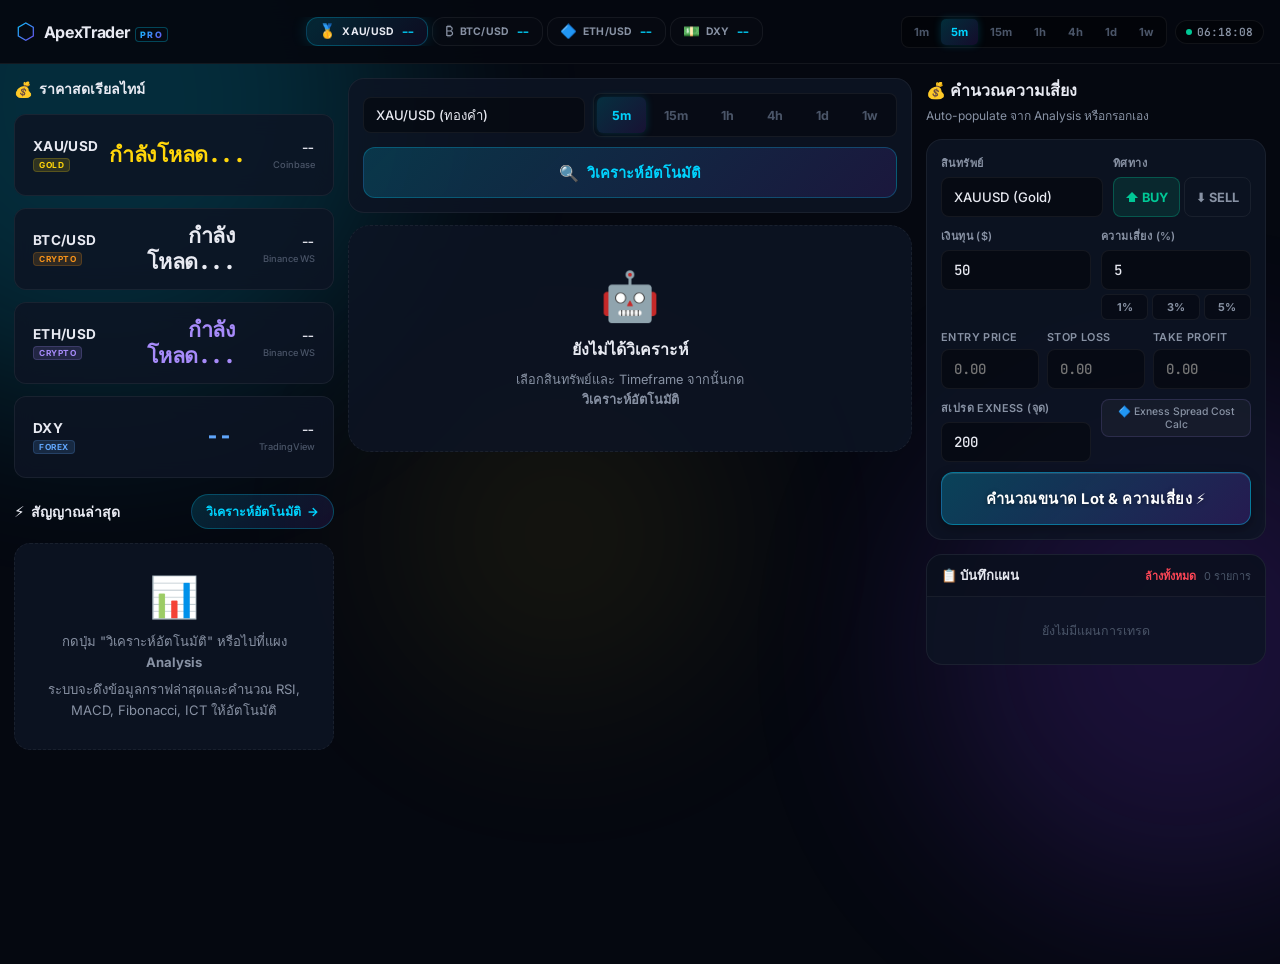
==== commit 3ef82677: "feat: v3.9 — Add ETH, Spread Cost, 1d/1w TF, Backtest 30d, Fix Lot Bug, Multi-Machine Backup System" ====
--- a/index.html
+++ b/index.html
@@ -41,6 +41,11 @@
       <span class="asset-label">BTC/USD</span>
       <span class="asset-price" id="h-btc-price">--</span>
     </button>
+    <button class="asset-btn" data-asset="ETHUSDT" id="asset-eth">
+      <span class="asset-icon">🔷</span>
+      <span class="asset-label">ETH/USD</span>
+      <span class="asset-price" id="h-eth-price">--</span>
+    </button>
     <button class="asset-btn" data-asset="DXY" id="asset-dxy">
       <span class="asset-icon">💵</span>
       <span class="asset-label">DXY</span>
@@ -55,6 +60,9 @@
       <button class="tf-pill active" data-tf="5m">5m</button>
       <button class="tf-pill" data-tf="15m">15m</button>
       <button class="tf-pill" data-tf="1h">1h</button>
+      <button class="tf-pill" data-tf="4h">4h</button>
+      <button class="tf-pill" data-tf="1d">1d</button>
+      <button class="tf-pill" data-tf="1w">1w</button>
     </div>
     <div class="live-indicator">
       <span class="live-dot"></span>
@@ -105,6 +113,17 @@
               <span class="chip-src">Binance WS</span>
             </div>
           </div>
+          <div class="price-chip" id="chip-eth">
+            <div class="chip-header">
+              <span class="chip-name">ETH/USD</span>
+              <span class="chip-badge badge-eth">CRYPTO</span>
+            </div>
+            <div class="chip-price text-purple" id="eth-price">กำลังโหลด...</div>
+            <div class="chip-footer">
+              <span class="chip-change" id="eth-change">--</span>
+              <span class="chip-src">Binance WS</span>
+            </div>
+          </div>
           <div class="price-chip" id="chip-dxy">
             <div class="chip-header">
               <span class="chip-name">DXY</span>
@@ -155,6 +174,7 @@
       <div class="control-row">
         <select class="ctrl-select" id="an-asset">
           <option value="BTCUSDT">BTC/USDT</option>
+          <option value="ETHUSDT">ETH/USDT</option>
           <option value="XAUUSD" selected>XAU/USD (ทองคำ)</option>
           <option value="DXY">US Dollar Index (DXY)</option>
         </select>
@@ -163,6 +183,8 @@
           <button class="ctrl-tf" data-tf="15m">15m</button>
           <button class="ctrl-tf" data-tf="1h">1h</button>
           <button class="ctrl-tf" data-tf="4h">4h</button>
+          <button class="ctrl-tf" data-tf="1d">1d</button>
+          <button class="ctrl-tf" data-tf="1w">1w</button>
         </div>
       </div>
       <button class="btn-run-analysis" id="btn-run-analysis">
@@ -189,13 +211,16 @@
       <div class="chart-symbol-btns">
         <button class="chart-sym-btn active" data-symbol="FX_IDC:XAUUSD" data-name="XAUUSD">XAUUSD</button>
         <button class="chart-sym-btn" data-symbol="BINANCE:BTCUSDT" data-name="BTC">BTC</button>
+        <button class="chart-sym-btn" data-symbol="BINANCE:ETHUSDT" data-name="ETH">ETH</button>
         <button class="chart-sym-btn" data-symbol="CAPITALCOM:DXY" data-name="DXY">DXY</button>
       </div>
       <div class="chart-tf-btns" id="chart-tf-group">
-        <button class="chart-tf-btn" data-interval="1">1m</button>
         <button class="chart-tf-btn active" data-interval="5">5m</button>
         <button class="chart-tf-btn" data-interval="15">15m</button>
         <button class="chart-tf-btn" data-interval="60">1h</button>
+        <button class="chart-tf-btn" data-interval="240">4h</button>
+        <button class="chart-tf-btn" data-interval="D">1d</button>
+        <button class="chart-tf-btn" data-interval="W">1w</button>
       </div>
     </div>
     <div class="chart-container" id="tv-main-chart">
@@ -221,6 +246,7 @@
             <select id="r-asset" class="ctrl-select">
               <option value="XAUUSD">XAUUSD (Gold)</option>
               <option value="BTCUSDT">BTCUSDT</option>
+              <option value="ETHUSDT">ETHUSDT</option>
               <option value="FOREX">Forex</option>
               <option value="DXY">DXY (US Dollar Index)</option>
             </select>
@@ -267,7 +293,19 @@
           </div>
         </div>
 
-        <button class="btn-calc-risk" id="btn-calc-risk">คำนวณ</button>
+        <div class="risk-row-2">
+          <div class="form-group">
+            <label>สเปรด Exness (จุด)</label>
+            <input type="number" id="r-spread" value="200" class="form-input" placeholder="ป้อนจุดสเปรด Exness">
+          </div>
+          <div class="form-group" style="display: flex; align-items: flex-end;">
+            <div class="exness-badge" style="font-size: 0.65rem; color: var(--text-2); background: var(--bg-glass); border: 1px solid var(--border); border-radius: var(--radius-sm); padding: 10px; width: 100%; text-align: center; font-weight: 500; height: 38px; display: flex; align-items: center; justify-content: center; border-color: rgba(167,139,250,0.15);">
+              🔷 Exness Spread Cost Calc
+            </div>
+          </div>
+        </div>
+
+        <button class="btn-calc-risk" id="btn-calc-risk">คำนวณขนาด Lot & ความเสี่ยง ⚡</button>
       </div>
 
       <!-- Results -->
@@ -304,6 +342,14 @@
           <div class="result-box">
             <span class="result-label">กำไรเป้าหมาย</span>
             <span class="result-value text-green" id="r-reward-usd">--</span>
+          </div>
+          <div class="result-box">
+            <span class="result-label">ต้นทุนสเปรด Exness</span>
+            <span class="result-value text-purple" id="r-spread-cost">--</span>
+          </div>
+          <div class="result-box">
+            <span class="result-label">กำไรสุทธิ (หักสเปรด)</span>
+            <span class="result-value text-gold" id="r-net-reward">--</span>
           </div>
         </div>
         <button class="btn-save-trade" id="btn-save-trade">บันทึกแผนการเทรด</button>
--- a/css/style.css
+++ b/css/style.css
@@ -195,14 +195,14 @@
 }
 
 .tf-pill {
-  padding: 3px 7px;
+  padding: 4px 10px;
   border-radius: 5px;
   background: transparent;
   color: var(--text-3);
-  font-size: 0.65rem;
+  font-size: 0.7rem;
   font-weight: 700;
   transition: all 0.2s var(--ease);
-  min-height: 24px;
+  min-height: 26px;
 }
 
 .tf-pill:hover { color: var(--text-1); background: var(--bg-glass); }
@@ -364,6 +364,7 @@
 }
 .badge-xau { background: rgba(255,214,10,0.15); color: var(--gold); border: 1px solid rgba(255,214,10,0.2); }
 .badge-btc { background: rgba(247,147,26,0.15); color: #f7931a; border: 1px solid rgba(247,147,26,0.2); }
+.badge-eth { background: rgba(167,139,250,0.15); color: #a78bfa; border: 1px solid rgba(167,139,250,0.2); }
 .badge-dxy { background: rgba(96,165,250,0.15); color: var(--blue); border: 1px solid rgba(96,165,250,0.2); }
 
 .chip-price {
@@ -376,6 +377,7 @@
 }
 .text-gold { color: var(--gold) !important; }
 .text-blue { color: var(--blue) !important; }
+.text-purple { color: #a78bfa !important; }
 .text-cyan { color: var(--cyan) !important; }
 .text-green { color: var(--green) !important; }
 .text-red   { color: var(--red)   !important; }
@@ -658,14 +660,14 @@
 }
 
 .ctrl-tf {
-  padding: 6px 12px;
-  border-radius: 5px;
+  padding: 7px 15px;
+  border-radius: 6px;
   background: transparent;
   color: var(--text-3);
-  font-size: 0.75rem;
+  font-size: 0.78rem;
   font-weight: 700;
   transition: all 0.2s var(--ease);
-  min-height: 32px;
+  min-height: 36px;
 }
 .ctrl-tf:hover { color: var(--text-1); background: var(--bg-glass); }
 .ctrl-tf.active {
@@ -1006,14 +1008,14 @@
 }
 
 .chart-sym-btn, .chart-tf-btn {
-  padding: 5px 12px;
-  border-radius: 5px;
+  padding: 7px 15px;
+  border-radius: 6px;
   background: transparent;
   color: var(--text-3);
-  font-size: 0.75rem;
+  font-size: 0.78rem;
   font-weight: 700;
   transition: all 0.2s var(--ease);
-  min-height: 30px;
+  min-height: 36px;
 }
 .chart-sym-btn:hover, .chart-tf-btn:hover { color: var(--text-1); background: var(--bg-glass); }
 .chart-sym-btn.active, .chart-tf-btn.active {
@@ -1096,18 +1098,31 @@
 .rpct-btn:hover { border-color: var(--border-active); color: var(--cyan); }
 
 .btn-calc-risk {
-  width: 100%; padding: 13px;
-  background: linear-gradient(135deg, rgba(0,212,255,0.18), rgba(124,58,237,0.14));
-  border: 1px solid var(--border-active);
+  width: 100%; padding: 14px;
+  background: linear-gradient(135deg, rgba(0, 212, 255, 0.25), rgba(124, 58, 237, 0.22));
+  border: 1px solid rgba(0, 212, 255, 0.4);
   border-radius: var(--radius-md);
-  color: var(--cyan); font-size: 0.9rem; font-weight: 700;
-  transition: all 0.2s var(--ease-bounce);
-  min-height: 48px;
+  color: #ffffff;
+  font-size: 0.92rem; font-weight: 700;
+  letter-spacing: 0.5px;
+  transition: all 0.25s var(--ease-bounce);
+  min-height: 50px;
+  display: flex;
+  align-items: center;
+  justify-content: center;
+  gap: 8px;
+  text-shadow: 0 1px 4px rgba(0,0,0,0.5);
+  box-shadow: inset 0 1px 0 rgba(255,255,255,0.1), 0 4px 12px rgba(0,0,0,0.3);
 }
 .btn-calc-risk:hover {
-  background: linear-gradient(135deg, rgba(0,212,255,0.28), rgba(124,58,237,0.22));
-  box-shadow: 0 0 20px rgba(0,212,255,0.2);
-  transform: translateY(-1px);
+  background: linear-gradient(135deg, rgba(0, 212, 255, 0.35), rgba(124, 58, 237, 0.32));
+  border-color: var(--cyan);
+  box-shadow: 0 0 25px rgba(0, 212, 255, 0.35), inset 0 1px 0 rgba(255,255,255,0.15);
+  transform: translateY(-2px);
+}
+.btn-calc-risk:active {
+  transform: translateY(1px);
+  box-shadow: 0 0 10px rgba(0, 212, 255, 0.2);
 }
 
 /* Risk Results */
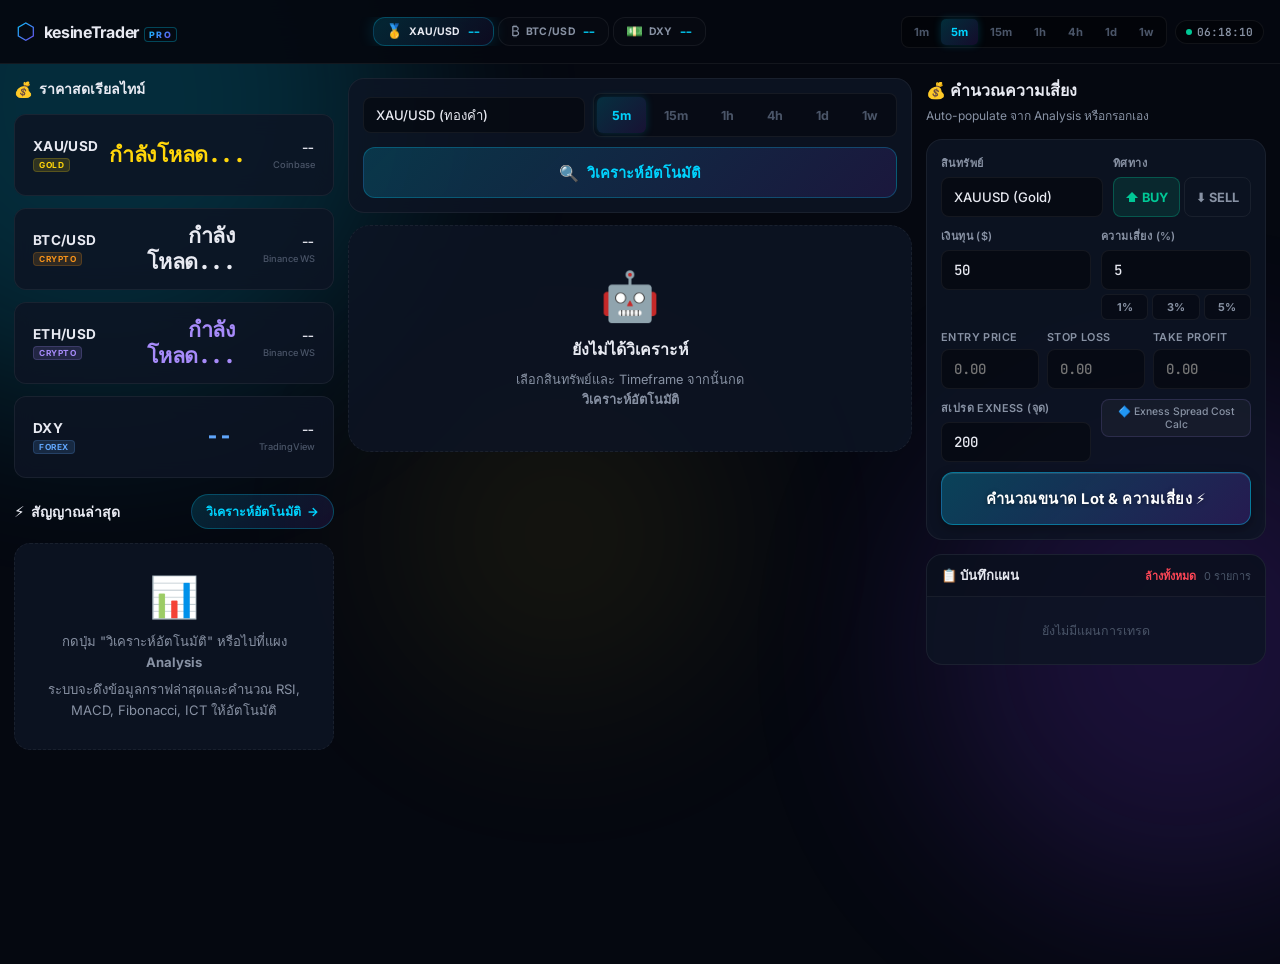
==== commit a83011ca: "feat: v4.0 - Complete Rebrand to kesineTrader, global Min Lot 0.01, and disable ETH price loading" ====
--- a/index.html
+++ b/index.html
@@ -3,7 +3,7 @@
 <head>
 <meta charset="UTF-8">
 <meta name="viewport" content="width=device-width, initial-scale=1.0, maximum-scale=1.0, user-scalable=no">
-<title>ApexTrader Pro — ระบบวิเคราะห์การเทรดอัตโนมัติ</title>
+<title>kesineTrader — ระบบวิเคราะห์การเทรดอัตโนมัติ</title>
 <meta name="description" content="ระบบวิเคราะห์การเทรด ICT/RSI/MACD/Fibonacci อัตโนมัติ XAUUSD BTC">
 <meta name="theme-color" content="#050810">
 <link rel="preconnect" href="https://fonts.googleapis.com">
@@ -24,7 +24,7 @@
   <div class="header-logo">
     <div class="logo-mark">⬡</div>
     <div class="logo-text">
-      <span class="logo-name">ApexTrader</span>
+      <span class="logo-name">kesineTrader</span>
       <span class="logo-tag">PRO</span>
     </div>
   </div>
@@ -41,11 +41,7 @@
       <span class="asset-label">BTC/USD</span>
       <span class="asset-price" id="h-btc-price">--</span>
     </button>
-    <button class="asset-btn" data-asset="ETHUSDT" id="asset-eth">
-      <span class="asset-icon">🔷</span>
-      <span class="asset-label">ETH/USD</span>
-      <span class="asset-price" id="h-eth-price">--</span>
-    </button>
+
     <button class="asset-btn" data-asset="DXY" id="asset-dxy">
       <span class="asset-icon">💵</span>
       <span class="asset-label">DXY</span>
@@ -174,7 +170,7 @@
       <div class="control-row">
         <select class="ctrl-select" id="an-asset">
           <option value="BTCUSDT">BTC/USDT</option>
-          <option value="ETHUSDT">ETH/USDT</option>
+
           <option value="XAUUSD" selected>XAU/USD (ทองคำ)</option>
           <option value="DXY">US Dollar Index (DXY)</option>
         </select>
@@ -211,7 +207,7 @@
       <div class="chart-symbol-btns">
         <button class="chart-sym-btn active" data-symbol="FX_IDC:XAUUSD" data-name="XAUUSD">XAUUSD</button>
         <button class="chart-sym-btn" data-symbol="BINANCE:BTCUSDT" data-name="BTC">BTC</button>
-        <button class="chart-sym-btn" data-symbol="BINANCE:ETHUSDT" data-name="ETH">ETH</button>
+
         <button class="chart-sym-btn" data-symbol="CAPITALCOM:DXY" data-name="DXY">DXY</button>
       </div>
       <div class="chart-tf-btns" id="chart-tf-group">
@@ -246,7 +242,7 @@
             <select id="r-asset" class="ctrl-select">
               <option value="XAUUSD">XAUUSD (Gold)</option>
               <option value="BTCUSDT">BTCUSDT</option>
-              <option value="ETHUSDT">ETHUSDT</option>
+
               <option value="FOREX">Forex</option>
               <option value="DXY">DXY (US Dollar Index)</option>
             </select>
--- a/css/style.css
+++ b/css/style.css
@@ -1,5 +1,5 @@
 /* ==========================================================================
-   ApexTrader Pro — Complete Design System v3.0
+   kesineTrader Pro — Complete Design System v4.0
    Pure dark theme, glassmorphism, mobile-first
    ========================================================================== */
 
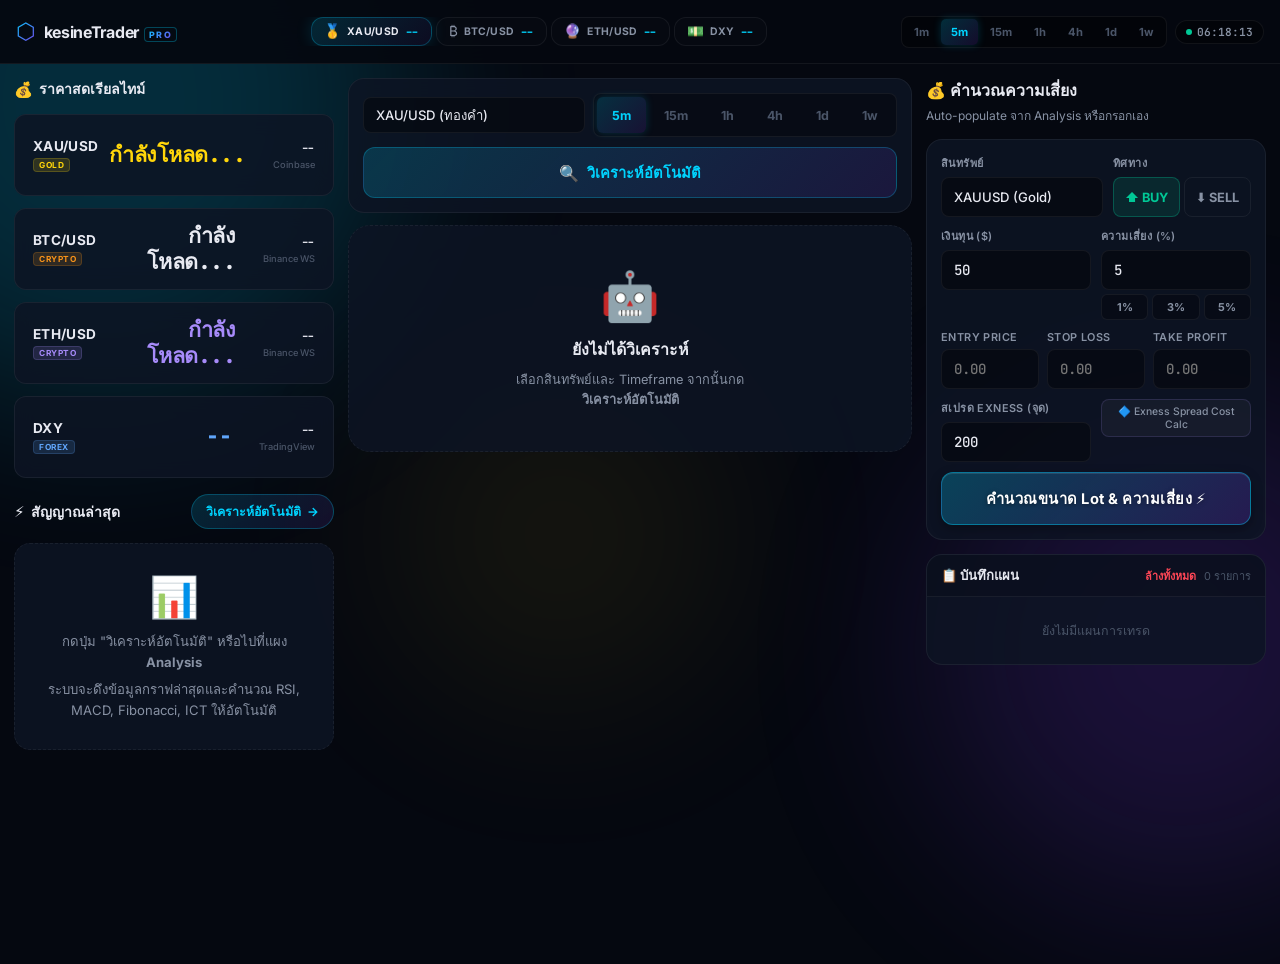
==== commit 715b23d1: "feat: v4.1 - Re-enable ETHUSDT data loading, price updates, UI elements and calculator support" ====
--- a/index.html
+++ b/index.html
@@ -41,6 +41,11 @@
       <span class="asset-label">BTC/USD</span>
       <span class="asset-price" id="h-btc-price">--</span>
     </button>
+    <button class="asset-btn" data-asset="ETHUSDT" id="asset-eth">
+      <span class="asset-icon">🔮</span>
+      <span class="asset-label">ETH/USD</span>
+      <span class="asset-price" id="h-eth-price">--</span>
+    </button>
 
     <button class="asset-btn" data-asset="DXY" id="asset-dxy">
       <span class="asset-icon">💵</span>
@@ -170,6 +175,7 @@
       <div class="control-row">
         <select class="ctrl-select" id="an-asset">
           <option value="BTCUSDT">BTC/USDT</option>
+          <option value="ETHUSDT">ETH/USDT</option>
 
           <option value="XAUUSD" selected>XAU/USD (ทองคำ)</option>
           <option value="DXY">US Dollar Index (DXY)</option>
@@ -207,6 +213,7 @@
       <div class="chart-symbol-btns">
         <button class="chart-sym-btn active" data-symbol="FX_IDC:XAUUSD" data-name="XAUUSD">XAUUSD</button>
         <button class="chart-sym-btn" data-symbol="BINANCE:BTCUSDT" data-name="BTC">BTC</button>
+        <button class="chart-sym-btn" data-symbol="BINANCE:ETHUSDT" data-name="ETH">ETH</button>
 
         <button class="chart-sym-btn" data-symbol="CAPITALCOM:DXY" data-name="DXY">DXY</button>
       </div>
@@ -242,6 +249,7 @@
             <select id="r-asset" class="ctrl-select">
               <option value="XAUUSD">XAUUSD (Gold)</option>
               <option value="BTCUSDT">BTCUSDT</option>
+              <option value="ETHUSDT">ETHUSDT</option>
 
               <option value="FOREX">Forex</option>
               <option value="DXY">DXY (US Dollar Index)</option>
